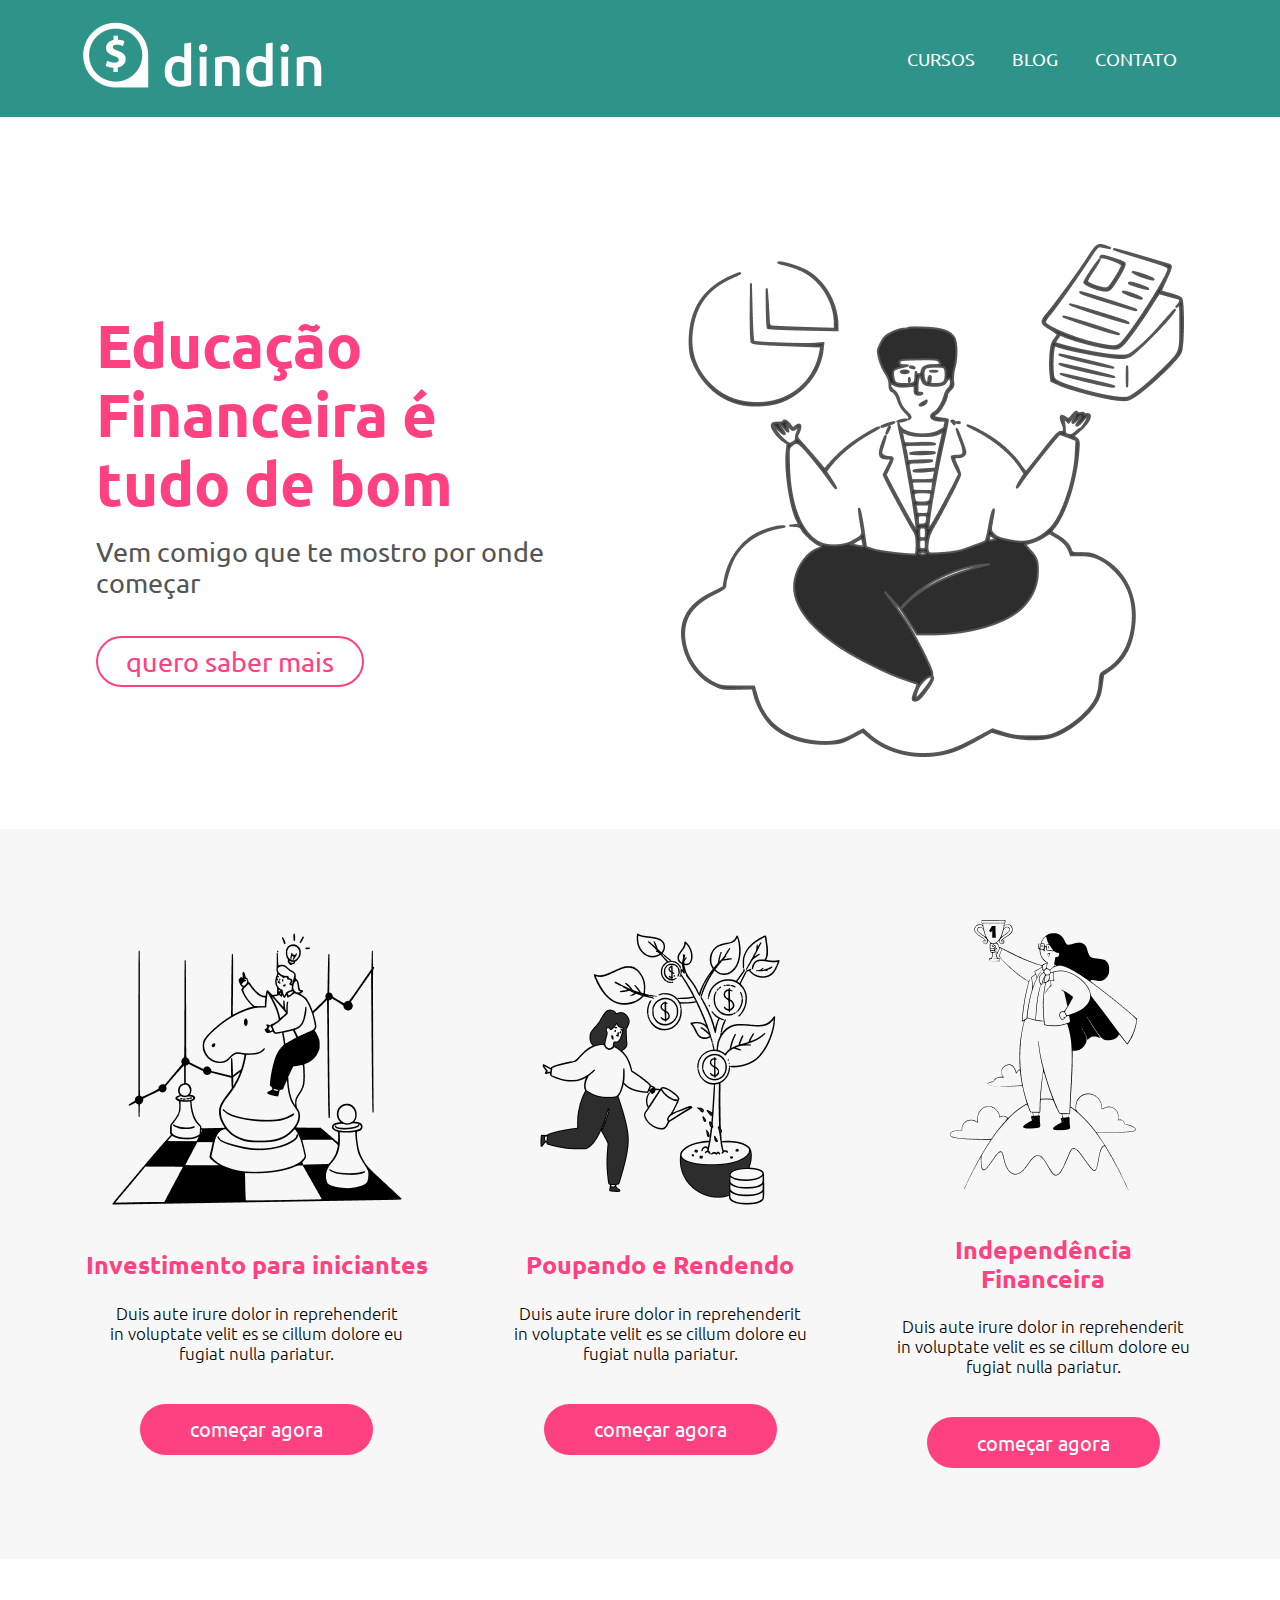
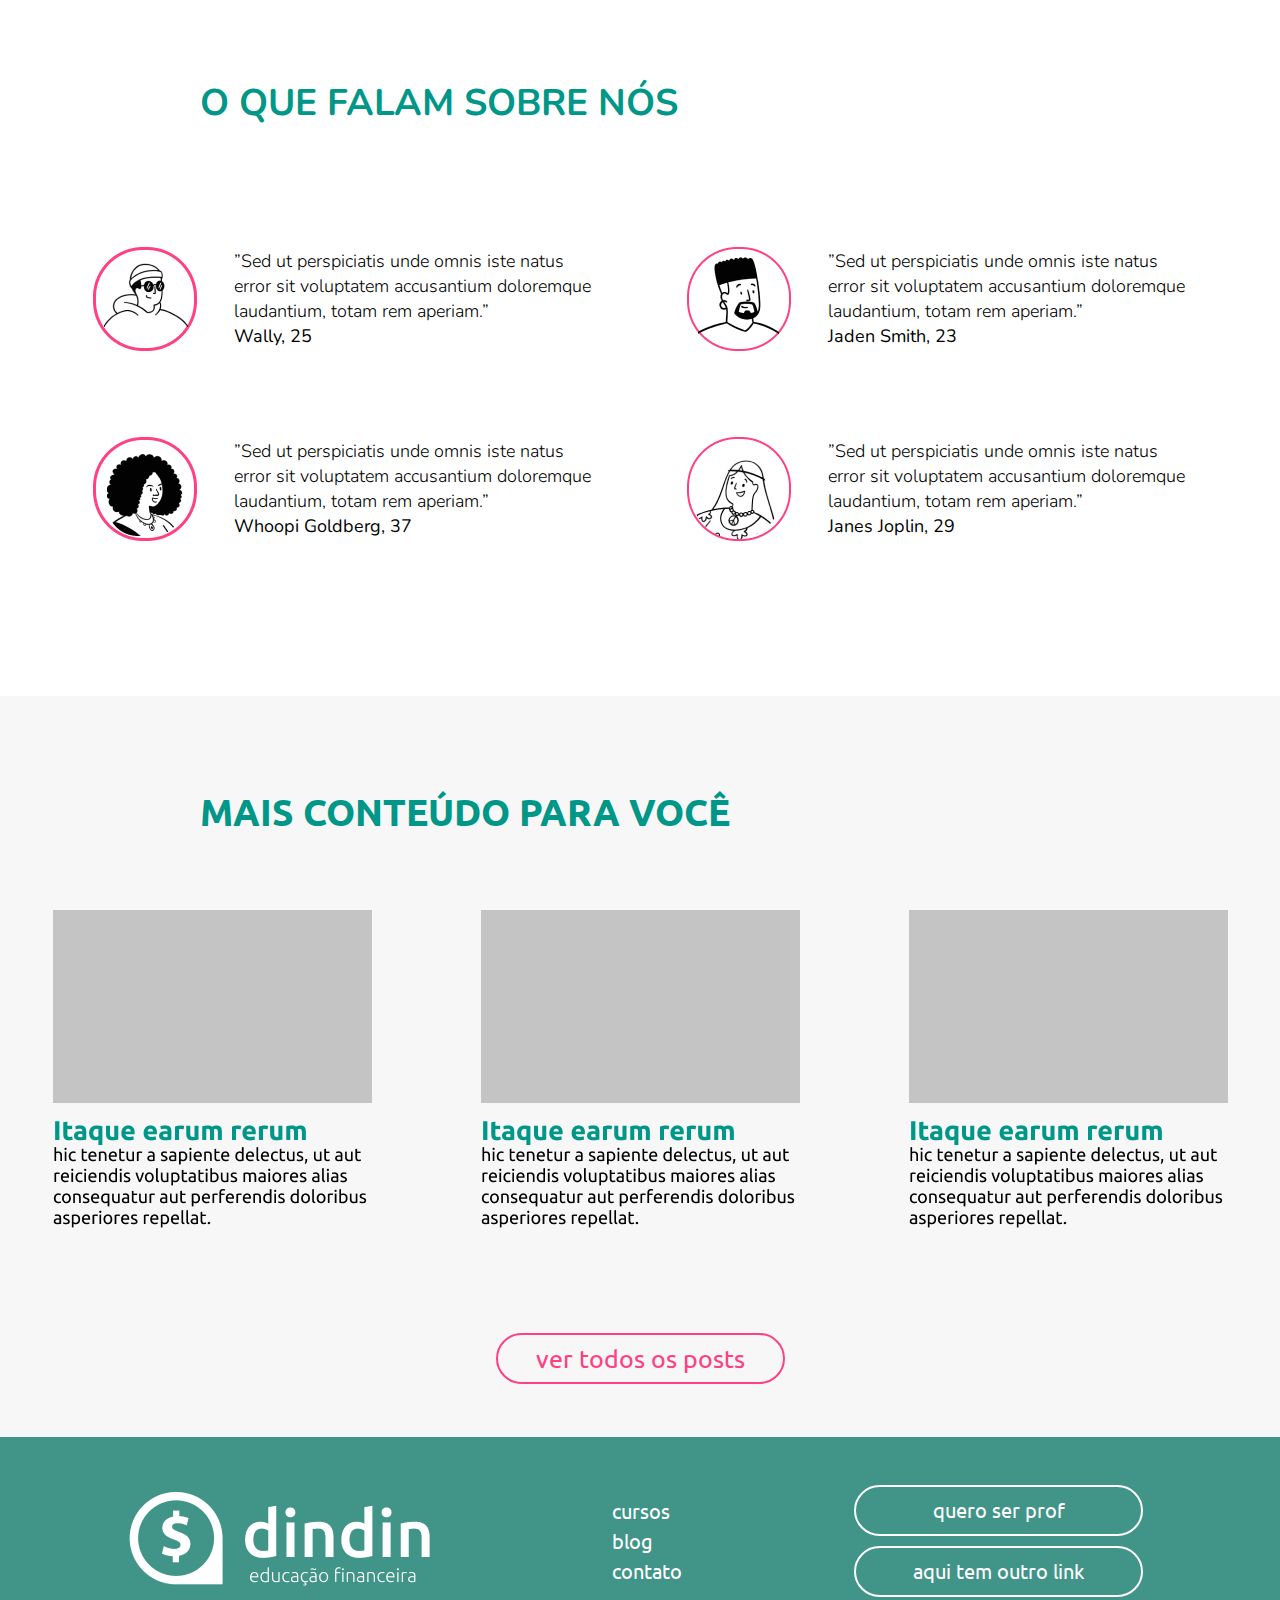
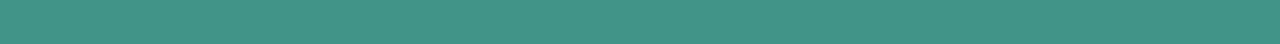
==== index.html @ 7f8e228c "Criado páginas index e contato" ====
<!DOCTYPE html>
<html lang="en">
  <head>
    <meta charset="UTF-8" />
    <meta http-equiv="X-UA-Compatible" content="IE=edge" />
    <meta name="viewport" content="width=device-width, initial-scale=1.0" />
    <link rel="preconnect" href="https://fonts.googleapis.com" />
    <link rel="preconnect" href="https://fonts.gstatic.com" crossorigin />
    <link
      href="https://fonts.googleapis.com/css2?family=Montserrat:wght@100&family=Ubuntu:ital,wght@0,700;1,700&display=swap"
      rel="stylesheet"
    />
    <link rel="preconnect" href="https://fonts.googleapis.com" />
    <link rel="preconnect" href="https://fonts.gstatic.com" crossorigin />
    <link
      href="https://fonts.googleapis.com/css2?family=Montserrat:wght@100&family=Ubuntu&display=swap"
      rel="stylesheet"
    />
    <link rel="stylesheet" href="./style.css" />
    <link rel="preconnect" href="https://fonts.googleapis.com" />
    <link rel="preconnect" href="https://fonts.gstatic.com" crossorigin />
    <link
      href="https://fonts.googleapis.com/css2?family=Montserrat:wght@100&family=Ubuntu:wght@300&display=swap"
      rel="stylesheet"
    />
    <link rel="preconnect" href="https://fonts.googleapis.com">
    <link rel="preconnect" href="https://fonts.gstatic.com" crossorigin>
    <link href="https://fonts.googleapis.com/css2?family=Montserrat:wght@100&family=Nunito:wght@300;400&family=Ubuntu:wght@300&display=swap" rel="stylesheet">
    <link rel="preconnect" href="https://fonts.googleapis.com">
    <link rel="preconnect" href="https://fonts.gstatic.com" crossorigin>
    <link href="https://fonts.googleapis.com/css2?family=Montserrat:wght@100&family=Nunito:wght@700&family=Ubuntu:wght@300&display=swap" rel="stylesheet">
    <link rel="stylesheet" href="./style.css">
    <title>dindin</title>
  </head>

  <!----------------------------------------------------------------------------->

  <body>
    <div class="header">
      <div class="logo">
        <img src="./images.png/logo.png" alt="" />
      </div>
      <div class="menu">
        <ul>
          <li>
            <a href="">CURSOS</a>
          </li>
          <li>
            <a href="">BLOG</a>
          </li>
          <li>
            <a href="contato.html">CONTATO</a>
          </li>
        </ul>
      </div>
    </div>

    <!----------------------------------------------------------------------------->

    <div class="banner">
      <div class="texto-banner">
        <h1>Educação Financeira é tudo de bom</h1>
        <p>Vem comigo que te mostro por onde começar</p>
        <div class="group13">quero saber mais</div>
      </div>

      <div class="ilustra-banner">
        <img src="./images.png/ilustra-banner.png" alt="" />
      </div>
    </div>

    <!----------------------------------------------------------------------------->

    <div class="curso">
      <div class="curso-1">
        <img src="./images.png/image 3 (Traced).png" alt="" />
        <h4>Investimento para iniciantes</h4>
        <p>
          Duis aute irure dolor in reprehenderit in voluptate velit es se cillum
          dolore eu fugiat nulla pariatur.
        </p>
        <div class="groupbt">começar agora</div>
      </div>

      <div class="curso-2">
        <img src="./images.png/image 2 (Traced).png" alt="" />
        <h4>Poupando e Rendendo</h4>
        <p>
          Duis aute irure dolor in reprehenderit in voluptate velit es se cillum
          dolore eu fugiat nulla pariatur.
        </p>
        <div class="groupbt">começar agora</div>
      </div>
      <div class="curso-3">
        <img src="./images.png/image 4 (Traced).png" alt="" />
        <h4>Independência Financeira</h4>
        <p>
          Duis aute irure dolor in reprehenderit in voluptate velit es se cillum
          dolore eu fugiat nulla pariatur.
        </p>
        <div class="groupbt">começar agora</div>
      </div>
    </div>

    <!----------------------------------------------------------------------------->
    <div class="title">O QUE FALAM SOBRE NÓS</div>

    <div class="depoimentos">
    <div class="bloco1">
      <div class="caixa1">
        <img src="./images.png/Group 22.png" alt="" />

        <div class="depo1">
          <p>”Sed ut perspiciatis unde omnis iste natus error sit voluptatem
            accusantium doloremque laudantium, totam rem aperiam.”</p>
          <h4>Wally, 25</h4>
        </div>
      </div>

      <div class="caixa2">
        <img src="./images.png/whoopi.png" alt="" />

        <div class="depo2">
            <p>”Sed ut perspiciatis unde omnis iste natus error sit voluptatem
            accusantium doloremque laudantium, totam rem aperiam.” </p>
            <h4>Whoopi Goldberg, 37</h4>
        </div>
      </div>
    </div>

    <div class="bloco2">
      <div class="caixa3">
        <img src="./images.png/Group 21.png" alt="" />

        <div class="depo3">
          <p>”Sed ut perspiciatis unde omnis iste natus error sit voluptatem
            accusantium doloremque laudantium, totam rem aperiam.”</p>
          <h4>Jaden Smith, 23</h4>
        </div>
      </div>

      <div class="caixa4">
        <img src="./images.png/jane.png" alt="" />

        <div class="depo4">
          <p>”Sed ut perspiciatis unde omnis iste natus error sit voluptatem
            accusantium doloremque laudantium, totam rem aperiam.”</p>
          <h4>Janes Joplin, 29</h4>
        </div>
      </div>
    </div>
  </div>
    <!----------------------------------------------------------------------------->
    
    <div class="blog">
    <h1>MAIS CONTEÚDO PARA VOCÊ</h1>
      
      <div class="post1">

      <div>
       <img src="./images.png/post 2.png" alt="">
       
      </div>
      <div>
        <img src="./images.png/post 2.png" alt="">
    
      </div>
      <div>
        <img src="./images.png/post 2.png" alt="">
      </div>
    </div>

    <div class="bt">
     <div class="botao">
      ver todos os posts
     </div>
    </div>

    </div>
   

    <!----------------------------------------------------------------------------->

    <div class="footer">

      <div class="logo-1">
        <img src="./images.png/logo (2).png" alt="">
      </div>

      <div class="menufinal">
        <ul>
          <li>
            <a href="">cursos</a>
          </li>
          <li>
            <a href="">blog</a>
          </li>
          <li>
            <a href="contato.html">contato</a>
          </li>
        </ul>
      </div>

      <div class="group">
        <div class="group-30">quero ser prof</div>
        <div class="group-29">aqui tem outro link</div>
      </div>
    </div>
  </body>
</html>
---- style.css ----
* {
  margin: 0;
  padding: 0;
  box-sizing: border-box;
}

 /* ******************************************************************************* */

.header {
  width: 100%;
  height: 7.313rem;
  background-color:rgba(46, 148, 138, 1);
  display: flex;
  justify-content: space-between;
  align-items: center;
}

@media screen and (max-width: 28.125rem) {
  .header {
    flex-direction: column;
  }
}

.logo {
  width: 15.25rem;
  height: 4.813rem;
  padding-left: 5.125rem;
  
}

.menu * {
  text-decoration: none;
  list-style: none;
  color: #FDFDFD;
  font-family: 'Ubuntu';
  font-size: 1.125rem;
}

.menu ul {
  display: flex;
  gap: 2.313rem;
  padding-right: 6.438rem;
}

 /* ******************************************************************************* */

.banner {
 width: 100%;
 height: 32.563rem;
 margin-top: 7.813rem;
 display: flex;
 justify-content: space-evenly;
 align-items: center;

}

@media screen and (max-width: 28.125rem) {
  .banner {
    flex-direction: column;
  }
}

.texto-banner {
 width: 30.5rem;
 height: 24.125rem; 
}

.texto-banner h1 {
  color: rgba(255, 64, 129, 1);
  font-family: 'Ubuntu';
  font-size: 3.75rem;
  line-height: 4.313rem;

}

.texto-banner p {
  color: #555555;
  font-family: 'Ubuntu';
  font-size: 1.688rem;
  line-height: 1.938rem;
  padding-top: 1.188rem;
}

.group13 {
  border: 0.125rem solid #FF4081;
  border-radius: 3.875rem;
  margin-top: 2.375rem;
  max-width: 16.75rem;
  height: 3.188rem;
  color: #FF4081;
  font-family: 'Ubuntu';
  font-size: 1.688rem;
  line-height: 1.938rem;
  display: flex;
  align-items: center;
  justify-content: center;
}


 /* ******************************************************************************* */

.curso {
  width: 100%;
  height: 45.625rem;
  display: flex;
  align-items: center;
  justify-content: space-evenly;
  margin-top: 4.125rem;
  background-color: #F7F7F7;
}

@media screen and (max-width: 28.125rem) {
  .curso {
    flex-direction: column;
  }
}

.curso-1 {
  width: 21.5rem;
  display: flex;
  align-items: center;
  flex-direction: column;
}

.curso-2 {
  width: 18.313rem;
  display: flex;
  align-items: center;
  flex-direction: column;
}

.curso-3 {
  width: 19rem;
  display: flex;
  align-items: center;
  flex-direction: column;
}

.curso h4 {
  color: #FF4081;
  font-family: 'Ubuntu';
  font-size: 1.563rem;
  line-height: 1.813rem;
  text-align: center;
  margin-top: 2.813rem;
}

.curso p {
  
  font-family: 'Ubuntu';
  font-style: normal;
  font-weight: 300;
  font-size: 1.063rem;
  line-height: 1.25rem;
  text-align: center;
  color: #000000;
  margin-top: 1.438rem;
  width: 18.313rem;
  height: 3.75rem;
}

.groupbt {

  display: flex;
  background: #FF4081;
  border-radius: 3.875rem;
  align-items: center;
  justify-content: center;
  color: #FFFFFF;
  font-family: 'Ubuntu';
  font-size: 1.25rem;
  line-height: 1.438rem;
  margin-top: 2.563rem;
  width: 14.563rem;
  height: 3.188rem;
}

 /* ******************************************************************************* */

.title {
  font-family: 'Nunito';
  font-weight: 700;
  font-size: 2.313rem;
  line-height: 3.125rem;
  color: #009688;
  margin-top: 7.438rem;
  margin-left: 12.5rem;
}

.depoimentos {
  width: 100%;
  margin-top: 7.438rem;
  display: flex;
  justify-content: space-evenly;
  padding-bottom: 9.688rem;
}

@media screen and (max-width: 28.125rem) {
  .depoimentos {
    flex-direction: column;
  }
}

.caixa1 {
  width: 31.25rem;
  display: flex;
  align-items: center;
  gap: 2.313rem;
  padding-bottom: 5.375rem;
  font-family: 'Nunito';
  font-size: 1.125rem;
  line-height: 1.563rem;
  color: #000000;
  font-weight: 300;

}

.caixa2 {
  width: 31.25rem;
  display: flex;
  align-items: center;
  gap: 2.313rem;
  font-family: 'Nunito';
  font-size: 1.125rem;
  line-height: 1.563rem;
  color: #000000;
  font-weight: 300;
}

.caixa3 {
  width: 31.25rem;
  display: flex;
  align-items: center;
  gap: 2.313rem;
  padding-bottom: 5.375rem;
  font-family: 'Nunito';
  font-size: 1.125rem;
  line-height: 1.563rem;
  color: #000000;
  font-weight: 300;
}

.caixa4 {
  width: 31.25rem;
  display: flex;
  align-items: center;
  gap: 2.313rem;
  font-family: 'Nunito';
  font-size: 1.125rem;
  line-height: 1.563rem;
  color: #000000;
  font-weight: 300;
  }

  .depoimentos h4 {
   font-weight: 400;
  }

 /* ******************************************************************************* */

.blog {
  background-color: #F7F7F7;
  flex-wrap: wrap;
  gap: 2.5rem;
  padding-bottom: 3.313rem;
  padding-top: 5.688rem;
 
}

  .blog h1 {
  font-family: 'Ubuntu';
  font-weight: 700;
  font-size: 2.313rem;
  line-height: 3.125rem;
  color: #009688;
  padding-bottom: 4.563rem;
  padding-left: 12.5rem;
 }

.post1 {
  display: flex;
  align-items: center;
  justify-content: center;
  width: 100%;
  gap: 6.813rem;
  
 }

 @media screen and (max-width: 28.125rem) {
  .post1 {
    flex-direction: column;
  }
}

 .botao {
  width: 18.063rem;
  height: 3.188rem;
  border: 0.125rem solid #FF4081;
  border-radius: 3.875rem;
  font-family: 'Ubuntu';
  font-size: 1.563rem;
  line-height: 1.813rem;
  color: #FF4081;
  display: flex;
  align-items: center;
  justify-content: center;
 }

 .bt {
  display: flex;
  justify-content: center;
  padding-top: 6.313rem;
 }



/* ******************************************************************************* */

.footer {
  width: 100%;
  height: 12.938rem;
  background-color: rgba(65, 148, 136, 1);
  display: flex;
  align-items: center;
  justify-content: space-between;
  padding-left: 8rem;
  padding-right: 8.563rem;

}

@media screen and (max-width: 28.125rem) {
  .footer {
    flex-direction: column;
  }
}

.Logo-1 {

  width: 6.25rem;
  height: 3.125rem;
}

.menufinal * {
  text-decoration: none;
  list-style: none;
  color: #FFFFFF;
  font-family: 'Ubuntu';
  font-size: 1.25rem;
  line-height: 1.875rem;
}

.group-30 {
  border: 0.125rem solid #FFFFFF;
  border-radius: 3.875rem;
  color: #FFFFFF;
  Width: 18.063rem;
  height: 3.188rem;
  display: flex;
  align-items: center;
  justify-content: center;
  font-family: 'Ubuntu';
  font-size: 1.25rem;
  line-height: 1.438rem;
  margin-bottom: 0.625rem;
 }

 .group-29 {
  border: 0.125rem solid #FFFFFF;
  border-radius: 3.875rem;
  color: #FFFFFF;
  height: 3.188rem;
  display: flex;
  align-items: center;
  justify-content: center;
  font-family: 'Ubuntu';
  font-size: 1.25rem;
  line-height: 1.438rem;
  width: 18.063rem;
}
---- style.css ----
* {
  margin: 0;
  padding: 0;
  box-sizing: border-box;
}

 /* ******************************************************************************* */

.header {
  width: 100%;
  height: 7.313rem;
  background-color:rgba(46, 148, 138, 1);
  display: flex;
  justify-content: space-between;
  align-items: center;
}

@media screen and (max-width: 28.125rem) {
  .header {
    flex-direction: column;
  }
}

.logo {
  width: 15.25rem;
  height: 4.813rem;
  padding-left: 5.125rem;
  
}

.menu * {
  text-decoration: none;
  list-style: none;
  color: #FDFDFD;
  font-family: 'Ubuntu';
  font-size: 1.125rem;
}

.menu ul {
  display: flex;
  gap: 2.313rem;
  padding-right: 6.438rem;
}

 /* ******************************************************************************* */

.banner {
 width: 100%;
 height: 32.563rem;
 margin-top: 7.813rem;
 display: flex;
 justify-content: space-evenly;
 align-items: center;

}

@media screen and (max-width: 28.125rem) {
  .banner {
    flex-direction: column;
  }
}

.texto-banner {
 width: 30.5rem;
 height: 24.125rem; 
}

.texto-banner h1 {
  color: rgba(255, 64, 129, 1);
  font-family: 'Ubuntu';
  font-size: 3.75rem;
  line-height: 4.313rem;

}

.texto-banner p {
  color: #555555;
  font-family: 'Ubuntu';
  font-size: 1.688rem;
  line-height: 1.938rem;
  padding-top: 1.188rem;
}

.group13 {
  border: 0.125rem solid #FF4081;
  border-radius: 3.875rem;
  margin-top: 2.375rem;
  max-width: 16.75rem;
  height: 3.188rem;
  color: #FF4081;
  font-family: 'Ubuntu';
  font-size: 1.688rem;
  line-height: 1.938rem;
  display: flex;
  align-items: center;
  justify-content: center;
}


 /* ******************************************************************************* */

.curso {
  width: 100%;
  height: 45.625rem;
  display: flex;
  align-items: center;
  justify-content: space-evenly;
  margin-top: 4.125rem;
  background-color: #F7F7F7;
}

@media screen and (max-width: 28.125rem) {
  .curso {
    flex-direction: column;
  }
}

.curso-1 {
  width: 21.5rem;
  display: flex;
  align-items: center;
  flex-direction: column;
}

.curso-2 {
  width: 18.313rem;
  display: flex;
  align-items: center;
  flex-direction: column;
}

.curso-3 {
  width: 19rem;
  display: flex;
  align-items: center;
  flex-direction: column;
}

.curso h4 {
  color: #FF4081;
  font-family: 'Ubuntu';
  font-size: 1.563rem;
  line-height: 1.813rem;
  text-align: center;
  margin-top: 2.813rem;
}

.curso p {
  
  font-family: 'Ubuntu';
  font-style: normal;
  font-weight: 300;
  font-size: 1.063rem;
  line-height: 1.25rem;
  text-align: center;
  color: #000000;
  margin-top: 1.438rem;
  width: 18.313rem;
  height: 3.75rem;
}

.groupbt {

  display: flex;
  background: #FF4081;
  border-radius: 3.875rem;
  align-items: center;
  justify-content: center;
  color: #FFFFFF;
  font-family: 'Ubuntu';
  font-size: 1.25rem;
  line-height: 1.438rem;
  margin-top: 2.563rem;
  width: 14.563rem;
  height: 3.188rem;
}

 /* ******************************************************************************* */

.title {
  font-family: 'Nunito';
  font-weight: 700;
  font-size: 2.313rem;
  line-height: 3.125rem;
  color: #009688;
  margin-top: 7.438rem;
  margin-left: 12.5rem;
}

.depoimentos {
  width: 100%;
  margin-top: 7.438rem;
  display: flex;
  justify-content: space-evenly;
  padding-bottom: 9.688rem;
}

@media screen and (max-width: 28.125rem) {
  .depoimentos {
    flex-direction: column;
  }
}

.caixa1 {
  width: 31.25rem;
  display: flex;
  align-items: center;
  gap: 2.313rem;
  padding-bottom: 5.375rem;
  font-family: 'Nunito';
  font-size: 1.125rem;
  line-height: 1.563rem;
  color: #000000;
  font-weight: 300;

}

.caixa2 {
  width: 31.25rem;
  display: flex;
  align-items: center;
  gap: 2.313rem;
  font-family: 'Nunito';
  font-size: 1.125rem;
  line-height: 1.563rem;
  color: #000000;
  font-weight: 300;
}

.caixa3 {
  width: 31.25rem;
  display: flex;
  align-items: center;
  gap: 2.313rem;
  padding-bottom: 5.375rem;
  font-family: 'Nunito';
  font-size: 1.125rem;
  line-height: 1.563rem;
  color: #000000;
  font-weight: 300;
}

.caixa4 {
  width: 31.25rem;
  display: flex;
  align-items: center;
  gap: 2.313rem;
  font-family: 'Nunito';
  font-size: 1.125rem;
  line-height: 1.563rem;
  color: #000000;
  font-weight: 300;
  }

  .depoimentos h4 {
   font-weight: 400;
  }

 /* ******************************************************************************* */

.blog {
  background-color: #F7F7F7;
  flex-wrap: wrap;
  gap: 2.5rem;
  padding-bottom: 3.313rem;
  padding-top: 5.688rem;
 
}

  .blog h1 {
  font-family: 'Ubuntu';
  font-weight: 700;
  font-size: 2.313rem;
  line-height: 3.125rem;
  color: #009688;
  padding-bottom: 4.563rem;
  padding-left: 12.5rem;
 }

.post1 {
  display: flex;
  align-items: center;
  justify-content: center;
  width: 100%;
  gap: 6.813rem;
  
 }

 @media screen and (max-width: 28.125rem) {
  .post1 {
    flex-direction: column;
  }
}

 .botao {
  width: 18.063rem;
  height: 3.188rem;
  border: 0.125rem solid #FF4081;
  border-radius: 3.875rem;
  font-family: 'Ubuntu';
  font-size: 1.563rem;
  line-height: 1.813rem;
  color: #FF4081;
  display: flex;
  align-items: center;
  justify-content: center;
 }

 .bt {
  display: flex;
  justify-content: center;
  padding-top: 6.313rem;
 }



/* ******************************************************************************* */

.footer {
  width: 100%;
  height: 12.938rem;
  background-color: rgba(65, 148, 136, 1);
  display: flex;
  align-items: center;
  justify-content: space-between;
  padding-left: 8rem;
  padding-right: 8.563rem;

}

@media screen and (max-width: 28.125rem) {
  .footer {
    flex-direction: column;
  }
}

.Logo-1 {

  width: 6.25rem;
  height: 3.125rem;
}

.menufinal * {
  text-decoration: none;
  list-style: none;
  color: #FFFFFF;
  font-family: 'Ubuntu';
  font-size: 1.25rem;
  line-height: 1.875rem;
}

.group-30 {
  border: 0.125rem solid #FFFFFF;
  border-radius: 3.875rem;
  color: #FFFFFF;
  Width: 18.063rem;
  height: 3.188rem;
  display: flex;
  align-items: center;
  justify-content: center;
  font-family: 'Ubuntu';
  font-size: 1.25rem;
  line-height: 1.438rem;
  margin-bottom: 0.625rem;
 }

 .group-29 {
  border: 0.125rem solid #FFFFFF;
  border-radius: 3.875rem;
  color: #FFFFFF;
  height: 3.188rem;
  display: flex;
  align-items: center;
  justify-content: center;
  font-family: 'Ubuntu';
  font-size: 1.25rem;
  line-height: 1.438rem;
  width: 18.063rem;
}
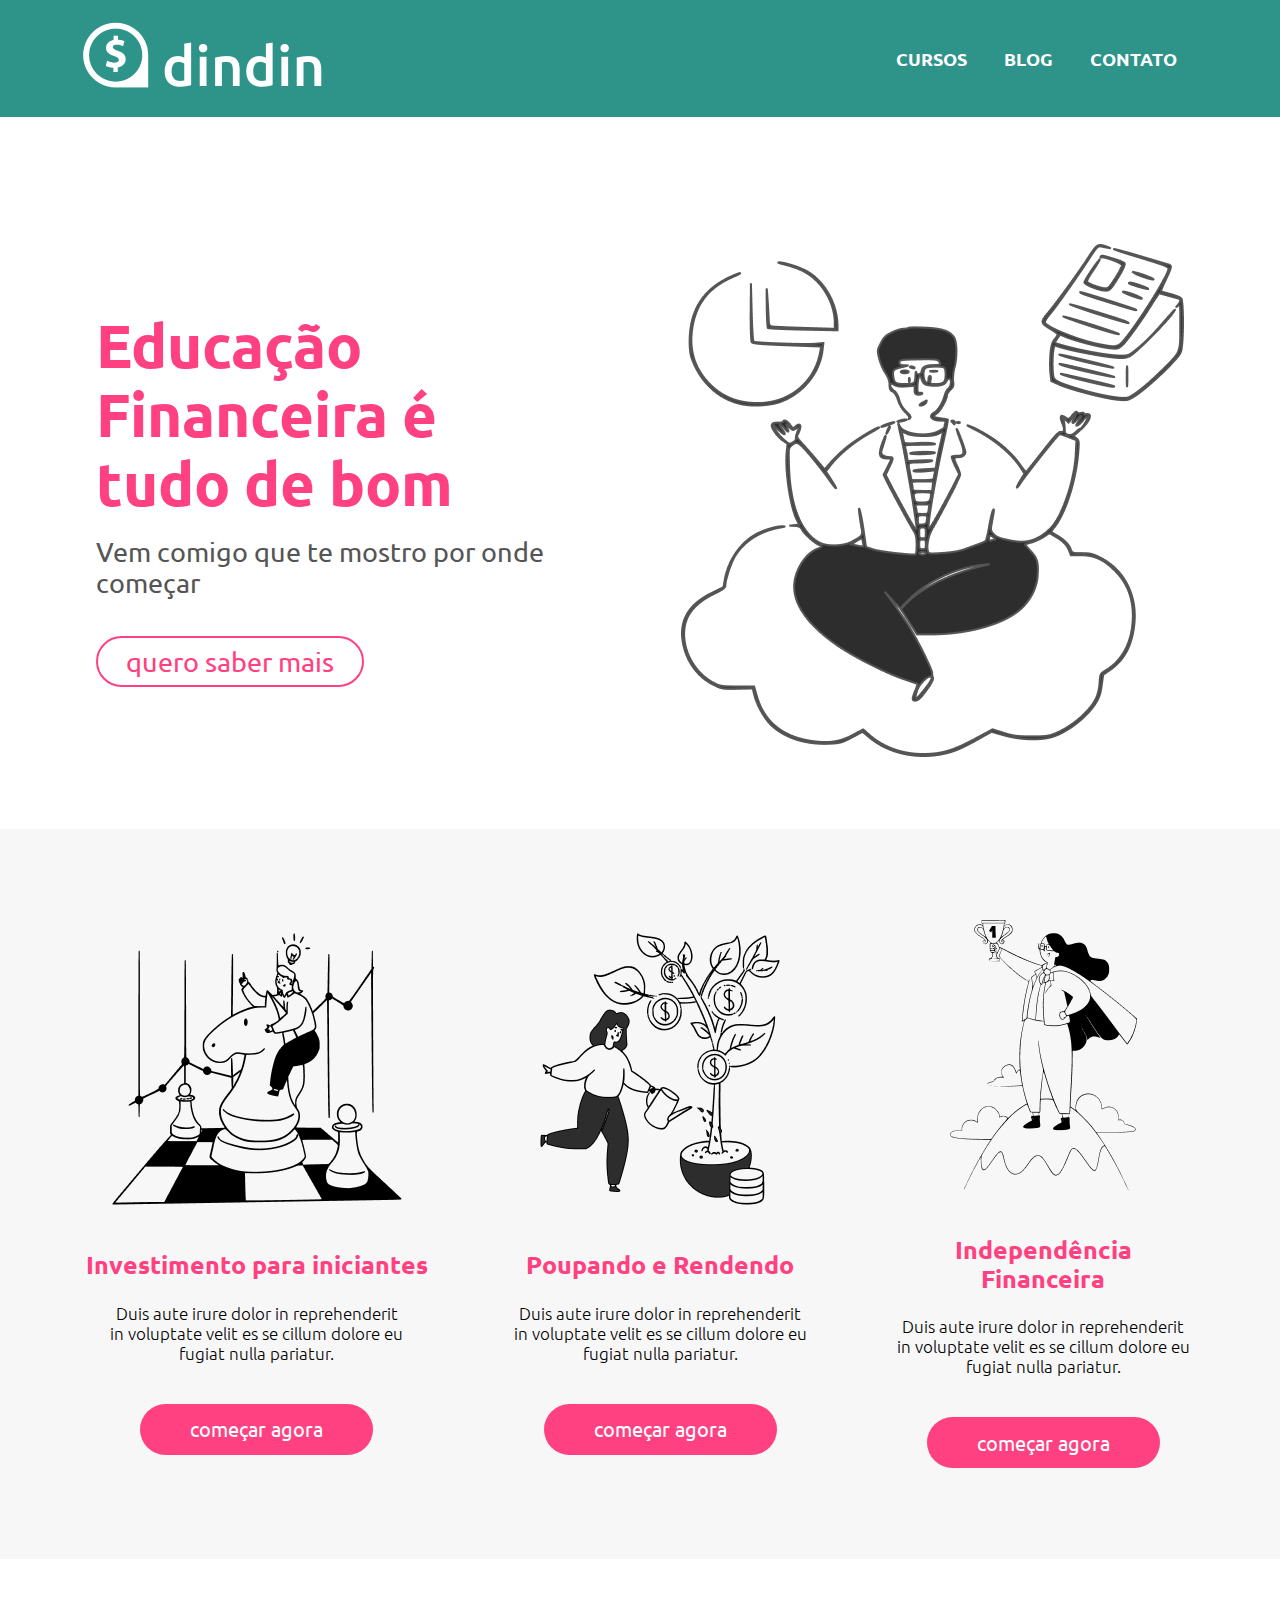
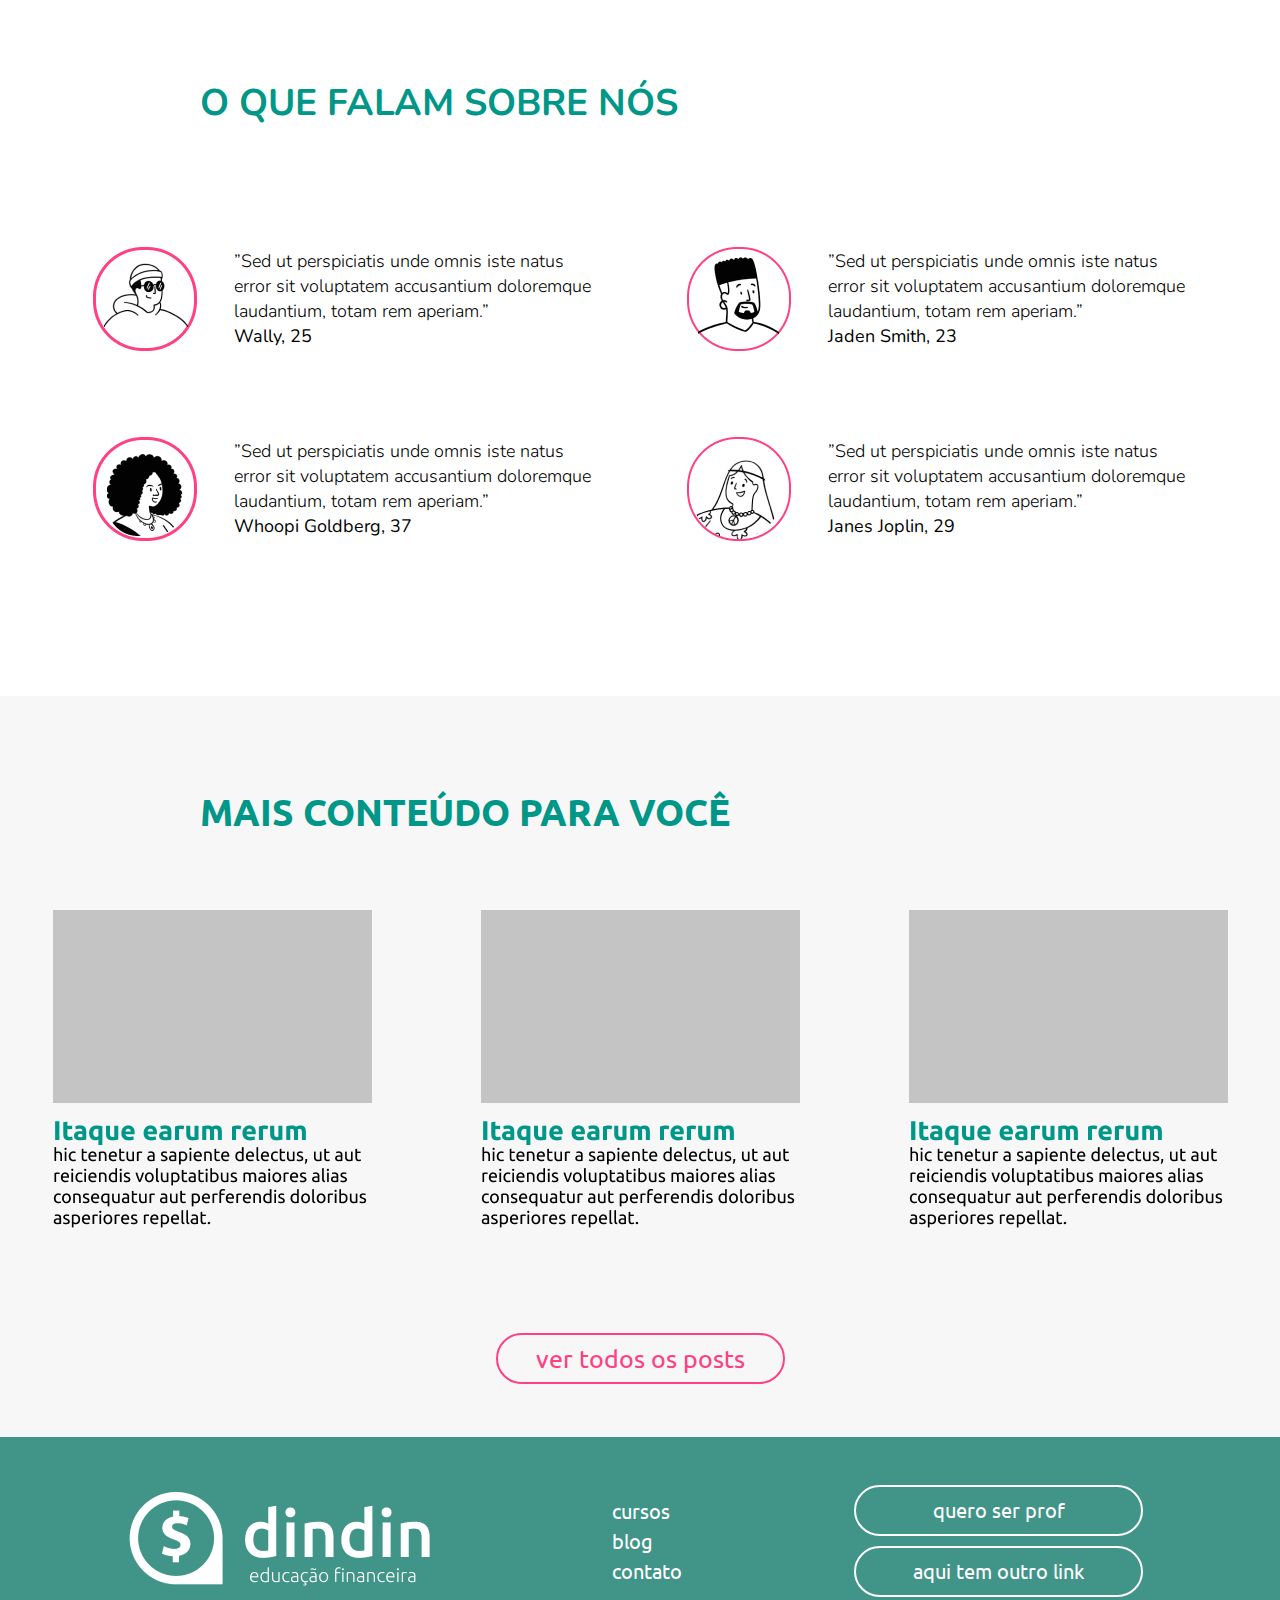
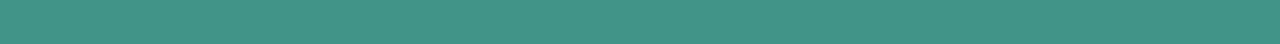
==== commit 2d8b1f14: "Projeto Final" ====
--- a/index.html
+++ b/index.html
@@ -23,13 +23,19 @@
       href="https://fonts.googleapis.com/css2?family=Montserrat:wght@100&family=Ubuntu:wght@300&display=swap"
       rel="stylesheet"
     />
-    <link rel="preconnect" href="https://fonts.googleapis.com">
-    <link rel="preconnect" href="https://fonts.gstatic.com" crossorigin>
-    <link href="https://fonts.googleapis.com/css2?family=Montserrat:wght@100&family=Nunito:wght@300;400&family=Ubuntu:wght@300&display=swap" rel="stylesheet">
-    <link rel="preconnect" href="https://fonts.googleapis.com">
-    <link rel="preconnect" href="https://fonts.gstatic.com" crossorigin>
-    <link href="https://fonts.googleapis.com/css2?family=Montserrat:wght@100&family=Nunito:wght@700&family=Ubuntu:wght@300&display=swap" rel="stylesheet">
-    <link rel="stylesheet" href="./style.css">
+    <link rel="preconnect" href="https://fonts.googleapis.com" />
+    <link rel="preconnect" href="https://fonts.gstatic.com" crossorigin />
+    <link
+      href="https://fonts.googleapis.com/css2?family=Montserrat:wght@100&family=Nunito:wght@300;400&family=Ubuntu:wght@300&display=swap"
+      rel="stylesheet"
+    />
+    <link rel="preconnect" href="https://fonts.googleapis.com" />
+    <link rel="preconnect" href="https://fonts.gstatic.com" crossorigin />
+    <link
+      href="https://fonts.googleapis.com/css2?family=Montserrat:wght@100&family=Nunito:wght@700&family=Ubuntu:wght@300&display=swap"
+      rel="stylesheet"
+    />
+    <link rel="stylesheet" href="./style.css" />
     <title>dindin</title>
   </head>
 
@@ -38,15 +44,15 @@
   <body>
     <div class="header">
       <div class="logo">
-        <img src="./images.png/logo.png" alt="" />
+        <img src="./images/logo.png" alt="" />
       </div>
       <div class="menu">
         <ul>
           <li>
-            <a href="">CURSOS</a>
-          </li>
-          <li>
-            <a href="">BLOG</a>
+            <a href="cursos.html">CURSOS</a>
+          </li>
+          <li>
+            <a href="blog.html">BLOG</a>
           </li>
           <li>
             <a href="contato.html">CONTATO</a>
@@ -65,7 +71,7 @@
       </div>
 
       <div class="ilustra-banner">
-        <img src="./images.png/ilustra-banner.png" alt="" />
+        <img src="./images/ilustra-banner.png" alt="" />
       </div>
     </div>
 
@@ -73,7 +79,7 @@
 
     <div class="curso">
       <div class="curso-1">
-        <img src="./images.png/image 3 (Traced).png" alt="" />
+        <img src="./images/image 3 (Traced).png" alt="" />
         <h4>Investimento para iniciantes</h4>
         <p>
           Duis aute irure dolor in reprehenderit in voluptate velit es se cillum
@@ -83,7 +89,7 @@
       </div>
 
       <div class="curso-2">
-        <img src="./images.png/image 2 (Traced).png" alt="" />
+        <img src="./images/image 2 (Traced).png" alt="" />
         <h4>Poupando e Rendendo</h4>
         <p>
           Duis aute irure dolor in reprehenderit in voluptate velit es se cillum
@@ -92,7 +98,7 @@
         <div class="groupbt">começar agora</div>
       </div>
       <div class="curso-3">
-        <img src="./images.png/image 4 (Traced).png" alt="" />
+        <img src="./images/image 4 (Traced).png" alt="" />
         <h4>Independência Financeira</h4>
         <p>
           Duis aute irure dolor in reprehenderit in voluptate velit es se cillum
@@ -103,97 +109,98 @@
     </div>
 
     <!----------------------------------------------------------------------------->
+
     <div class="title">O QUE FALAM SOBRE NÓS</div>
 
     <div class="depoimentos">
-    <div class="bloco1">
-      <div class="caixa1">
-        <img src="./images.png/Group 22.png" alt="" />
-
-        <div class="depo1">
-          <p>”Sed ut perspiciatis unde omnis iste natus error sit voluptatem
-            accusantium doloremque laudantium, totam rem aperiam.”</p>
-          <h4>Wally, 25</h4>
-        </div>
-      </div>
-
-      <div class="caixa2">
-        <img src="./images.png/whoopi.png" alt="" />
-
-        <div class="depo2">
-            <p>”Sed ut perspiciatis unde omnis iste natus error sit voluptatem
-            accusantium doloremque laudantium, totam rem aperiam.” </p>
+      <div class="bloco1">
+        <div class="caixa1">
+          <img src="./images/Group 22.png" alt="" />
+
+          <div class="depo1">
+            <p>
+              ”Sed ut perspiciatis unde omnis iste natus error sit voluptatem
+              accusantium doloremque laudantium, totam rem aperiam.”
+            </p>
+            <h4>Wally, 25</h4>
+          </div>
+        </div>
+
+        <div class="caixa2">
+          <img src="./images/whoopi.png" alt="" />
+
+          <div class="depo2">
+            <p>
+              ”Sed ut perspiciatis unde omnis iste natus error sit voluptatem
+              accusantium doloremque laudantium, totam rem aperiam.”
+            </p>
             <h4>Whoopi Goldberg, 37</h4>
-        </div>
-      </div>
-    </div>
-
-    <div class="bloco2">
-      <div class="caixa3">
-        <img src="./images.png/Group 21.png" alt="" />
-
-        <div class="depo3">
-          <p>”Sed ut perspiciatis unde omnis iste natus error sit voluptatem
-            accusantium doloremque laudantium, totam rem aperiam.”</p>
-          <h4>Jaden Smith, 23</h4>
-        </div>
-      </div>
-
-      <div class="caixa4">
-        <img src="./images.png/jane.png" alt="" />
-
-        <div class="depo4">
-          <p>”Sed ut perspiciatis unde omnis iste natus error sit voluptatem
-            accusantium doloremque laudantium, totam rem aperiam.”</p>
-          <h4>Janes Joplin, 29</h4>
-        </div>
-      </div>
-    </div>
-  </div>
-    <!----------------------------------------------------------------------------->
-    
+          </div>
+        </div>
+      </div>
+
+      <div class="bloco2">
+        <div class="caixa3">
+          <img src="./images/Group 21.png" alt="" />
+
+          <div class="depo3">
+            <p>
+              ”Sed ut perspiciatis unde omnis iste natus error sit voluptatem
+              accusantium doloremque laudantium, totam rem aperiam.”
+            </p>
+            <h4>Jaden Smith, 23</h4>
+          </div>
+        </div>
+
+        <div class="caixa4">
+          <img src="./images/jane.png" alt="" />
+
+          <div class="depo4">
+            <p>
+              ”Sed ut perspiciatis unde omnis iste natus error sit voluptatem
+              accusantium doloremque laudantium, totam rem aperiam.”
+            </p>
+            <h4>Janes Joplin, 29</h4>
+          </div>
+        </div>
+      </div>
+    </div>
+    <!----------------------------------------------------------------------------->
+
     <div class="blog">
-    <h1>MAIS CONTEÚDO PARA VOCÊ</h1>
-      
+      <h1>MAIS CONTEÚDO PARA VOCÊ</h1>
+
       <div class="post1">
-
-      <div>
-       <img src="./images.png/post 2.png" alt="">
-       
-      </div>
-      <div>
-        <img src="./images.png/post 2.png" alt="">
-    
-      </div>
-      <div>
-        <img src="./images.png/post 2.png" alt="">
-      </div>
-    </div>
-
-    <div class="bt">
-     <div class="botao">
-      ver todos os posts
-     </div>
-    </div>
-
-    </div>
-   
+        <div>
+          <img src="./images/post 2.png" alt="" />
+        </div>
+        <div>
+          <img src="./images/post 2.png" alt="" />
+        </div>
+        <div>
+          <img src="./images/post 2.png" alt="" />
+        </div>
+      </div>
+
+      <div class="bt">
+        <div class="botao">ver todos os posts</div>
+      </div>
+    </div>
 
     <!----------------------------------------------------------------------------->
 
     <div class="footer">
-
       <div class="logo-1">
-        <img src="./images.png/logo (2).png" alt="">
+        <img src="./images/logo (2).png" alt="" />
       </div>
 
       <div class="menufinal">
         <ul>
           <li>
-            <a href="">cursos</a>
-          </li>
-          <li>
-            <a href="">blog</a>
+            <a href="cursos.html">cursos</a>
+          </li>
+          <li>
+            <a href="blog.html">blog</a>
           </li>
           <li>
             <a href="contato.html">contato</a>
--- a/style.css
+++ b/style.css
@@ -4,36 +4,31 @@
   box-sizing: border-box;
 }
 
- /* ******************************************************************************* */
+/* ******************************************************************************* */
 
 .header {
   width: 100%;
   height: 7.313rem;
-  background-color:rgba(46, 148, 138, 1);
+  background-color: rgba(46, 148, 138, 1);
   display: flex;
   justify-content: space-between;
   align-items: center;
-}
-
-@media screen and (max-width: 28.125rem) {
-  .header {
-    flex-direction: column;
-  }
+ 
 }
 
 .logo {
   width: 15.25rem;
   height: 4.813rem;
   padding-left: 5.125rem;
-  
 }
 
 .menu * {
   text-decoration: none;
   list-style: none;
-  color: #FDFDFD;
+  color: #fdfdfd;
   font-family: 'Ubuntu';
   font-size: 1.125rem;
+  font-weight: 700;
 }
 
 .menu ul {
@@ -42,27 +37,20 @@
   padding-right: 6.438rem;
 }
 
- /* ******************************************************************************* */
+/* ******************************************************************************* */
 
 .banner {
- width: 100%;
- height: 32.563rem;
- margin-top: 7.813rem;
- display: flex;
- justify-content: space-evenly;
- align-items: center;
-
-}
-
-@media screen and (max-width: 28.125rem) {
-  .banner {
-    flex-direction: column;
-  }
+  width: 100%;
+  height: 32.563rem;
+  margin-top: 7.813rem;
+  display: flex;
+  justify-content: space-evenly;
+  align-items: center;
 }
 
 .texto-banner {
- width: 30.5rem;
- height: 24.125rem; 
+  width: 30.5rem;
+  height: 24.125rem;
 }
 
 .texto-banner h1 {
@@ -70,7 +58,6 @@
   font-family: 'Ubuntu';
   font-size: 3.75rem;
   line-height: 4.313rem;
-
 }
 
 .texto-banner p {
@@ -82,12 +69,12 @@
 }
 
 .group13 {
-  border: 0.125rem solid #FF4081;
+  border: 0.125rem solid #ff4081;
   border-radius: 3.875rem;
   margin-top: 2.375rem;
   max-width: 16.75rem;
   height: 3.188rem;
-  color: #FF4081;
+  color: #ff4081;
   font-family: 'Ubuntu';
   font-size: 1.688rem;
   line-height: 1.938rem;
@@ -96,8 +83,7 @@
   justify-content: center;
 }
 
-
- /* ******************************************************************************* */
+/* ******************************************************************************* */
 
 .curso {
   width: 100%;
@@ -106,13 +92,7 @@
   align-items: center;
   justify-content: space-evenly;
   margin-top: 4.125rem;
-  background-color: #F7F7F7;
-}
-
-@media screen and (max-width: 28.125rem) {
-  .curso {
-    flex-direction: column;
-  }
+  background-color: #f7f7f7;
 }
 
 .curso-1 {
@@ -137,7 +117,7 @@
 }
 
 .curso h4 {
-  color: #FF4081;
+  color: #ff4081;
   font-family: 'Ubuntu';
   font-size: 1.563rem;
   line-height: 1.813rem;
@@ -146,7 +126,6 @@
 }
 
 .curso p {
-  
   font-family: 'Ubuntu';
   font-style: normal;
   font-weight: 300;
@@ -160,13 +139,12 @@
 }
 
 .groupbt {
-
-  display: flex;
-  background: #FF4081;
+  display: flex;
+  background: #ff4081;
   border-radius: 3.875rem;
   align-items: center;
   justify-content: center;
-  color: #FFFFFF;
+  color: #ffffff;
   font-family: 'Ubuntu';
   font-size: 1.25rem;
   line-height: 1.438rem;
@@ -175,7 +153,7 @@
   height: 3.188rem;
 }
 
- /* ******************************************************************************* */
+/* ******************************************************************************* */
 
 .title {
   font-family: 'Nunito';
@@ -195,12 +173,6 @@
   padding-bottom: 9.688rem;
 }
 
-@media screen and (max-width: 28.125rem) {
-  .depoimentos {
-    flex-direction: column;
-  }
-}
-
 .caixa1 {
   width: 31.25rem;
   display: flex;
@@ -212,7 +184,6 @@
   line-height: 1.563rem;
   color: #000000;
   font-weight: 300;
-
 }
 
 .caixa2 {
@@ -250,24 +221,23 @@
   line-height: 1.563rem;
   color: #000000;
   font-weight: 300;
-  }
-
-  .depoimentos h4 {
-   font-weight: 400;
-  }
-
- /* ******************************************************************************* */
+}
+
+.depoimentos h4 {
+  font-weight: 400;
+}
+
+/* ******************************************************************************* */
 
 .blog {
-  background-color: #F7F7F7;
+  background-color: #f7f7f7;
   flex-wrap: wrap;
   gap: 2.5rem;
   padding-bottom: 3.313rem;
   padding-top: 5.688rem;
- 
-}
-
-  .blog h1 {
+}
+
+.blog h1 {
   font-family: 'Ubuntu';
   font-weight: 700;
   font-size: 2.313rem;
@@ -275,7 +245,7 @@
   color: #009688;
   padding-bottom: 4.563rem;
   padding-left: 12.5rem;
- }
+}
 
 .post1 {
   display: flex;
@@ -283,36 +253,27 @@
   justify-content: center;
   width: 100%;
   gap: 6.813rem;
-  
- }
-
- @media screen and (max-width: 28.125rem) {
-  .post1 {
-    flex-direction: column;
-  }
-}
-
- .botao {
+}
+
+.botao {
   width: 18.063rem;
   height: 3.188rem;
-  border: 0.125rem solid #FF4081;
+  border: 0.125rem solid #ff4081;
   border-radius: 3.875rem;
   font-family: 'Ubuntu';
   font-size: 1.563rem;
   line-height: 1.813rem;
-  color: #FF4081;
-  display: flex;
-  align-items: center;
-  justify-content: center;
- }
-
- .bt {
+  color: #ff4081;
+  display: flex;
+  align-items: center;
+  justify-content: center;
+}
+
+.bt {
   display: flex;
   justify-content: center;
   padding-top: 6.313rem;
- }
-
-
+}
 
 /* ******************************************************************************* */
 
@@ -325,17 +286,9 @@
   justify-content: space-between;
   padding-left: 8rem;
   padding-right: 8.563rem;
-
-}
-
-@media screen and (max-width: 28.125rem) {
-  .footer {
-    flex-direction: column;
-  }
 }
 
 .Logo-1 {
-
   width: 6.25rem;
   height: 3.125rem;
 }
@@ -343,17 +296,17 @@
 .menufinal * {
   text-decoration: none;
   list-style: none;
-  color: #FFFFFF;
+  color: #ffffff;
   font-family: 'Ubuntu';
   font-size: 1.25rem;
   line-height: 1.875rem;
 }
 
 .group-30 {
-  border: 0.125rem solid #FFFFFF;
+  border: 0.125rem solid #ffffff;
   border-radius: 3.875rem;
-  color: #FFFFFF;
-  Width: 18.063rem;
+  color: #ffffff;
+  width: 18.063rem;
   height: 3.188rem;
   display: flex;
   align-items: center;
@@ -362,12 +315,12 @@
   font-size: 1.25rem;
   line-height: 1.438rem;
   margin-bottom: 0.625rem;
- }
-
- .group-29 {
-  border: 0.125rem solid #FFFFFF;
+}
+
+.group-29 {
+  border: 0.125rem solid #ffffff;
   border-radius: 3.875rem;
-  color: #FFFFFF;
+  color: #ffffff;
   height: 3.188rem;
   display: flex;
   align-items: center;
@@ -378,8 +331,181 @@
   width: 18.063rem;
 }
 
-
-
-
-
-
+/* MEDIA QUERIES */
+
+@media screen and (max-width: 28.125rem) {
+  
+  html {
+    font-size: 70%;
+  }
+  
+  .header {
+    gap: 60px;
+    display: flex;
+    justify-content: center;
+  }
+
+  .header img {
+    width: 130px;
+    height: 50px;
+  }
+
+  .banner {
+    display: flex;
+    flex-direction: column;
+    align-items: center;
+   }
+
+  .texto-banner h1 p {
+    font-size: 1.25rem;
+  }
+
+  .ilustra-banner img {
+    width: 200px;
+    height: 200px;
+    padding-top: 20px;
+  }
+
+  .curso {
+    flex-direction: column;
+    background-color: white;
+    gap: 20px;
+    padding-top: 500px;
+  }
+  .curso h4 p {
+    font-size: 1.25rem;
+  }
+
+  .curso img {
+    width: 120px;
+    height: 120px;
+  }
+  .depoimentos {
+    display: flex;
+    flex-direction: column;
+    padding-top: 450px;
+    align-items: center;
+  }
+
+  .depoimentos .caixa2 {
+    padding-bottom: 60px;
+  }
+
+  .title {
+    display: none;
+  }
+  .blog {
+    background-color: white;
+  } 
+
+  .blog h1 {
+    margin-right: 80px;
+    
+  }
+  .post1 {
+    flex-direction: column;
+    padding-bottom: 30px;
+  }
+
+  .botao {
+   margin-bottom: 20px;
+  }
+  .footer {
+    display: flex;
+    justify-content: center;
+    gap: 30px;
+  }
+
+  .footer img {
+    width: 150px;
+    height: 60px;
+    margin-left: 20px;
+  }
+
+  .group-29 {
+    width: 150px;
+}
+
+  .group-30 {
+    width: 150px;
+  }
+}
+
+@media screen and (max-width: 48rem) {
+ 
+  html {
+    font-size: 70%;
+  }
+  
+  .header1 {
+    gap: 350px;
+    display: flex;
+    justify-content: center;
+    
+  }
+
+  .header img {
+    width: 130px;
+    height: 50px;
+  }
+
+  .banner {
+    display: flex;
+    align-items: center;
+    justify-content: center;
+   }
+
+  .texto-banner h1 p {
+    font-size: 1.25rem;
+  }
+
+  .ilustra-banner img {
+    width: 300px;
+    height: 300px;
+  }
+
+  .curso img {
+    width: 120px;
+    height: 120px;
+  }
+
+  .title {
+    padding-left: 90px;
+  }
+
+  .blog h1 {
+    padding-left: 200px;
+}
+  .post1 {
+    flex-direction: column;
+    padding-bottom: 30px;
+  }
+
+  .depoimentos {
+    width: 700px;
+    display: flex;
+    align-items: center;
+    justify-content: center;
+    gap: 10px;
+    margin-left: 20px;
+  }
+
+  .footer {
+   gap: 70px;
+  }
+
+  .footer img {
+    width: 150px;
+    height: 60px;
+  }
+
+  .group-29 {
+    width: 150px;
+}
+
+  .group-30 {
+    width: 150px;
+  }
+  
+}
+
--- a/style.css
+++ b/style.css
@@ -4,36 +4,31 @@
   box-sizing: border-box;
 }
 
- /* ******************************************************************************* */
+/* ******************************************************************************* */
 
 .header {
   width: 100%;
   height: 7.313rem;
-  background-color:rgba(46, 148, 138, 1);
+  background-color: rgba(46, 148, 138, 1);
   display: flex;
   justify-content: space-between;
   align-items: center;
-}
-
-@media screen and (max-width: 28.125rem) {
-  .header {
-    flex-direction: column;
-  }
+ 
 }
 
 .logo {
   width: 15.25rem;
   height: 4.813rem;
   padding-left: 5.125rem;
-  
 }
 
 .menu * {
   text-decoration: none;
   list-style: none;
-  color: #FDFDFD;
+  color: #fdfdfd;
   font-family: 'Ubuntu';
   font-size: 1.125rem;
+  font-weight: 700;
 }
 
 .menu ul {
@@ -42,27 +37,20 @@
   padding-right: 6.438rem;
 }
 
- /* ******************************************************************************* */
+/* ******************************************************************************* */
 
 .banner {
- width: 100%;
- height: 32.563rem;
- margin-top: 7.813rem;
- display: flex;
- justify-content: space-evenly;
- align-items: center;
-
-}
-
-@media screen and (max-width: 28.125rem) {
-  .banner {
-    flex-direction: column;
-  }
+  width: 100%;
+  height: 32.563rem;
+  margin-top: 7.813rem;
+  display: flex;
+  justify-content: space-evenly;
+  align-items: center;
 }
 
 .texto-banner {
- width: 30.5rem;
- height: 24.125rem; 
+  width: 30.5rem;
+  height: 24.125rem;
 }
 
 .texto-banner h1 {
@@ -70,7 +58,6 @@
   font-family: 'Ubuntu';
   font-size: 3.75rem;
   line-height: 4.313rem;
-
 }
 
 .texto-banner p {
@@ -82,12 +69,12 @@
 }
 
 .group13 {
-  border: 0.125rem solid #FF4081;
+  border: 0.125rem solid #ff4081;
   border-radius: 3.875rem;
   margin-top: 2.375rem;
   max-width: 16.75rem;
   height: 3.188rem;
-  color: #FF4081;
+  color: #ff4081;
   font-family: 'Ubuntu';
   font-size: 1.688rem;
   line-height: 1.938rem;
@@ -96,8 +83,7 @@
   justify-content: center;
 }
 
-
- /* ******************************************************************************* */
+/* ******************************************************************************* */
 
 .curso {
   width: 100%;
@@ -106,13 +92,7 @@
   align-items: center;
   justify-content: space-evenly;
   margin-top: 4.125rem;
-  background-color: #F7F7F7;
-}
-
-@media screen and (max-width: 28.125rem) {
-  .curso {
-    flex-direction: column;
-  }
+  background-color: #f7f7f7;
 }
 
 .curso-1 {
@@ -137,7 +117,7 @@
 }
 
 .curso h4 {
-  color: #FF4081;
+  color: #ff4081;
   font-family: 'Ubuntu';
   font-size: 1.563rem;
   line-height: 1.813rem;
@@ -146,7 +126,6 @@
 }
 
 .curso p {
-  
   font-family: 'Ubuntu';
   font-style: normal;
   font-weight: 300;
@@ -160,13 +139,12 @@
 }
 
 .groupbt {
-
-  display: flex;
-  background: #FF4081;
+  display: flex;
+  background: #ff4081;
   border-radius: 3.875rem;
   align-items: center;
   justify-content: center;
-  color: #FFFFFF;
+  color: #ffffff;
   font-family: 'Ubuntu';
   font-size: 1.25rem;
   line-height: 1.438rem;
@@ -175,7 +153,7 @@
   height: 3.188rem;
 }
 
- /* ******************************************************************************* */
+/* ******************************************************************************* */
 
 .title {
   font-family: 'Nunito';
@@ -195,12 +173,6 @@
   padding-bottom: 9.688rem;
 }
 
-@media screen and (max-width: 28.125rem) {
-  .depoimentos {
-    flex-direction: column;
-  }
-}
-
 .caixa1 {
   width: 31.25rem;
   display: flex;
@@ -212,7 +184,6 @@
   line-height: 1.563rem;
   color: #000000;
   font-weight: 300;
-
 }
 
 .caixa2 {
@@ -250,24 +221,23 @@
   line-height: 1.563rem;
   color: #000000;
   font-weight: 300;
-  }
-
-  .depoimentos h4 {
-   font-weight: 400;
-  }
-
- /* ******************************************************************************* */
+}
+
+.depoimentos h4 {
+  font-weight: 400;
+}
+
+/* ******************************************************************************* */
 
 .blog {
-  background-color: #F7F7F7;
+  background-color: #f7f7f7;
   flex-wrap: wrap;
   gap: 2.5rem;
   padding-bottom: 3.313rem;
   padding-top: 5.688rem;
- 
-}
-
-  .blog h1 {
+}
+
+.blog h1 {
   font-family: 'Ubuntu';
   font-weight: 700;
   font-size: 2.313rem;
@@ -275,7 +245,7 @@
   color: #009688;
   padding-bottom: 4.563rem;
   padding-left: 12.5rem;
- }
+}
 
 .post1 {
   display: flex;
@@ -283,36 +253,27 @@
   justify-content: center;
   width: 100%;
   gap: 6.813rem;
-  
- }
-
- @media screen and (max-width: 28.125rem) {
-  .post1 {
-    flex-direction: column;
-  }
-}
-
- .botao {
+}
+
+.botao {
   width: 18.063rem;
   height: 3.188rem;
-  border: 0.125rem solid #FF4081;
+  border: 0.125rem solid #ff4081;
   border-radius: 3.875rem;
   font-family: 'Ubuntu';
   font-size: 1.563rem;
   line-height: 1.813rem;
-  color: #FF4081;
-  display: flex;
-  align-items: center;
-  justify-content: center;
- }
-
- .bt {
+  color: #ff4081;
+  display: flex;
+  align-items: center;
+  justify-content: center;
+}
+
+.bt {
   display: flex;
   justify-content: center;
   padding-top: 6.313rem;
- }
-
-
+}
 
 /* ******************************************************************************* */
 
@@ -325,17 +286,9 @@
   justify-content: space-between;
   padding-left: 8rem;
   padding-right: 8.563rem;
-
-}
-
-@media screen and (max-width: 28.125rem) {
-  .footer {
-    flex-direction: column;
-  }
 }
 
 .Logo-1 {
-
   width: 6.25rem;
   height: 3.125rem;
 }
@@ -343,17 +296,17 @@
 .menufinal * {
   text-decoration: none;
   list-style: none;
-  color: #FFFFFF;
+  color: #ffffff;
   font-family: 'Ubuntu';
   font-size: 1.25rem;
   line-height: 1.875rem;
 }
 
 .group-30 {
-  border: 0.125rem solid #FFFFFF;
+  border: 0.125rem solid #ffffff;
   border-radius: 3.875rem;
-  color: #FFFFFF;
-  Width: 18.063rem;
+  color: #ffffff;
+  width: 18.063rem;
   height: 3.188rem;
   display: flex;
   align-items: center;
@@ -362,12 +315,12 @@
   font-size: 1.25rem;
   line-height: 1.438rem;
   margin-bottom: 0.625rem;
- }
-
- .group-29 {
-  border: 0.125rem solid #FFFFFF;
+}
+
+.group-29 {
+  border: 0.125rem solid #ffffff;
   border-radius: 3.875rem;
-  color: #FFFFFF;
+  color: #ffffff;
   height: 3.188rem;
   display: flex;
   align-items: center;
@@ -378,8 +331,181 @@
   width: 18.063rem;
 }
 
-
-
-
-
-
+/* MEDIA QUERIES */
+
+@media screen and (max-width: 28.125rem) {
+  
+  html {
+    font-size: 70%;
+  }
+  
+  .header {
+    gap: 60px;
+    display: flex;
+    justify-content: center;
+  }
+
+  .header img {
+    width: 130px;
+    height: 50px;
+  }
+
+  .banner {
+    display: flex;
+    flex-direction: column;
+    align-items: center;
+   }
+
+  .texto-banner h1 p {
+    font-size: 1.25rem;
+  }
+
+  .ilustra-banner img {
+    width: 200px;
+    height: 200px;
+    padding-top: 20px;
+  }
+
+  .curso {
+    flex-direction: column;
+    background-color: white;
+    gap: 20px;
+    padding-top: 500px;
+  }
+  .curso h4 p {
+    font-size: 1.25rem;
+  }
+
+  .curso img {
+    width: 120px;
+    height: 120px;
+  }
+  .depoimentos {
+    display: flex;
+    flex-direction: column;
+    padding-top: 450px;
+    align-items: center;
+  }
+
+  .depoimentos .caixa2 {
+    padding-bottom: 60px;
+  }
+
+  .title {
+    display: none;
+  }
+  .blog {
+    background-color: white;
+  } 
+
+  .blog h1 {
+    margin-right: 80px;
+    
+  }
+  .post1 {
+    flex-direction: column;
+    padding-bottom: 30px;
+  }
+
+  .botao {
+   margin-bottom: 20px;
+  }
+  .footer {
+    display: flex;
+    justify-content: center;
+    gap: 30px;
+  }
+
+  .footer img {
+    width: 150px;
+    height: 60px;
+    margin-left: 20px;
+  }
+
+  .group-29 {
+    width: 150px;
+}
+
+  .group-30 {
+    width: 150px;
+  }
+}
+
+@media screen and (max-width: 48rem) {
+ 
+  html {
+    font-size: 70%;
+  }
+  
+  .header1 {
+    gap: 350px;
+    display: flex;
+    justify-content: center;
+    
+  }
+
+  .header img {
+    width: 130px;
+    height: 50px;
+  }
+
+  .banner {
+    display: flex;
+    align-items: center;
+    justify-content: center;
+   }
+
+  .texto-banner h1 p {
+    font-size: 1.25rem;
+  }
+
+  .ilustra-banner img {
+    width: 300px;
+    height: 300px;
+  }
+
+  .curso img {
+    width: 120px;
+    height: 120px;
+  }
+
+  .title {
+    padding-left: 90px;
+  }
+
+  .blog h1 {
+    padding-left: 200px;
+}
+  .post1 {
+    flex-direction: column;
+    padding-bottom: 30px;
+  }
+
+  .depoimentos {
+    width: 700px;
+    display: flex;
+    align-items: center;
+    justify-content: center;
+    gap: 10px;
+    margin-left: 20px;
+  }
+
+  .footer {
+   gap: 70px;
+  }
+
+  .footer img {
+    width: 150px;
+    height: 60px;
+  }
+
+  .group-29 {
+    width: 150px;
+}
+
+  .group-30 {
+    width: 150px;
+  }
+  
+}
+
